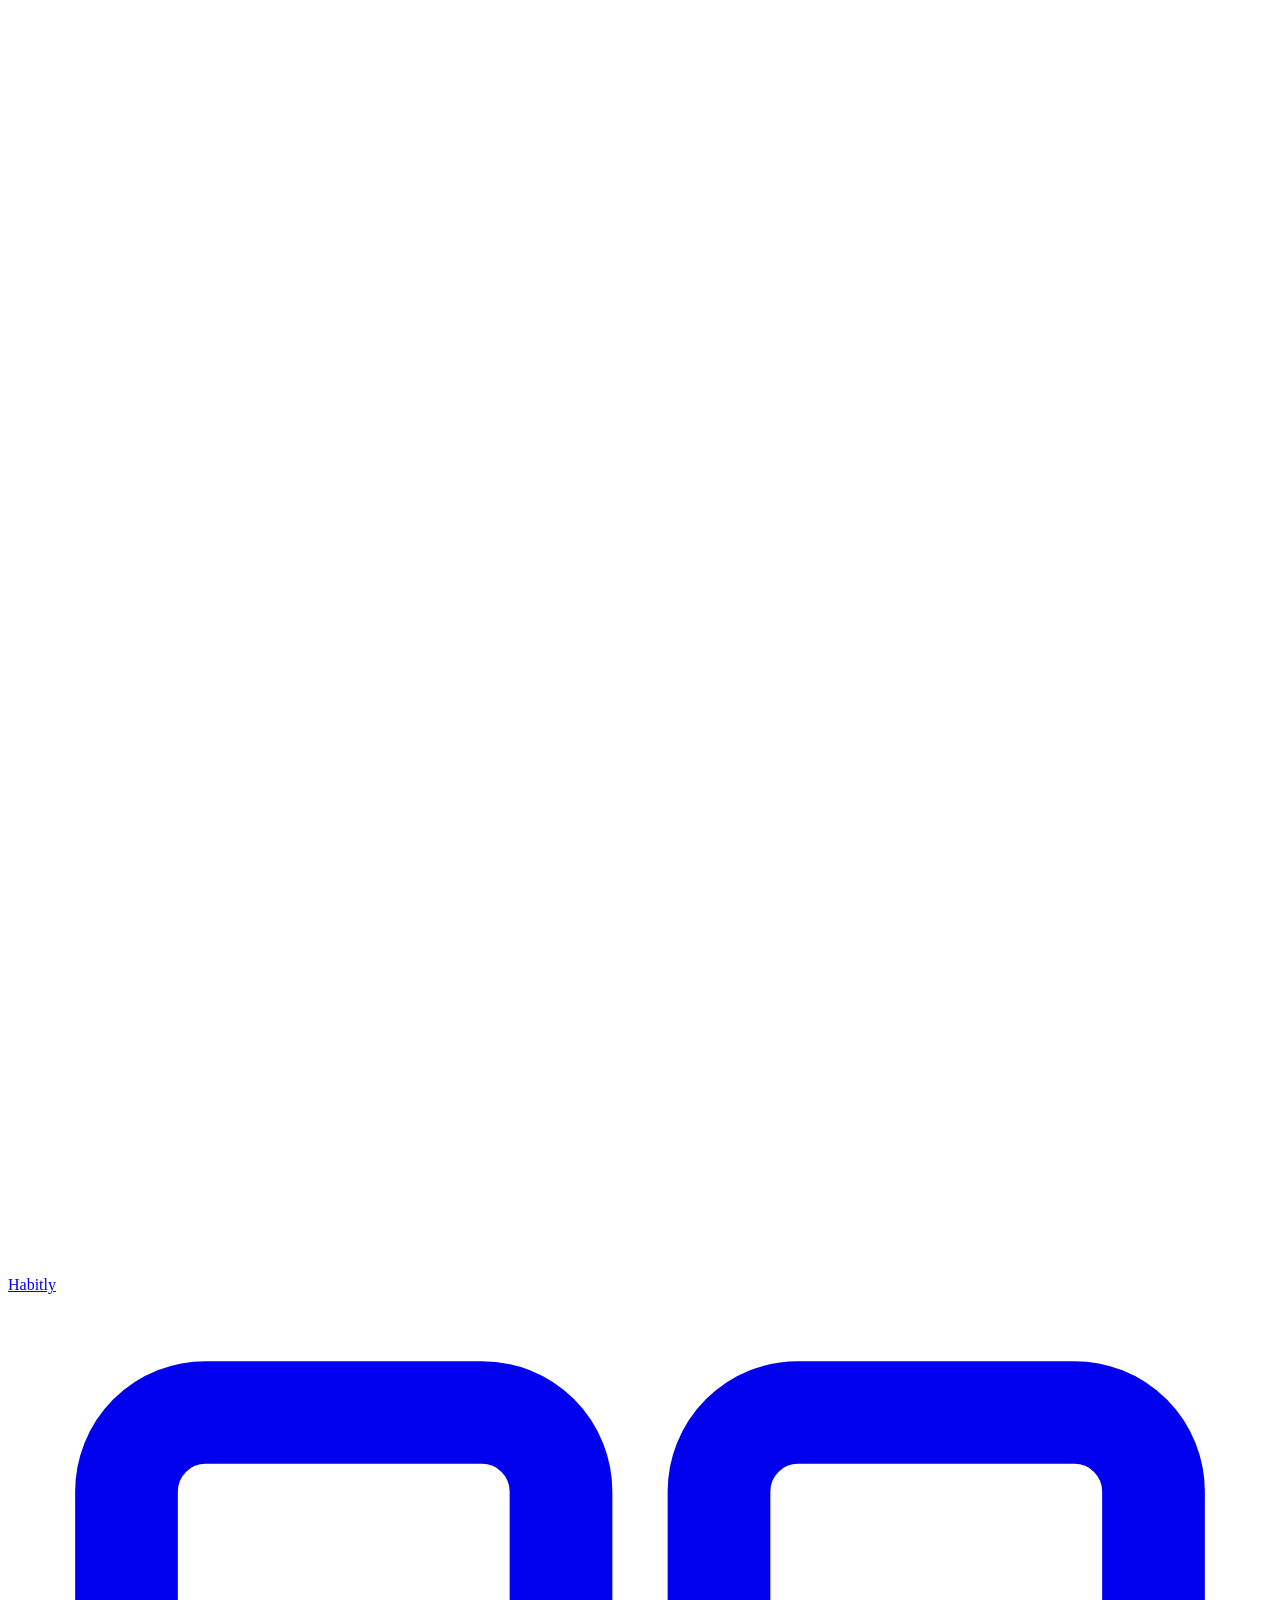
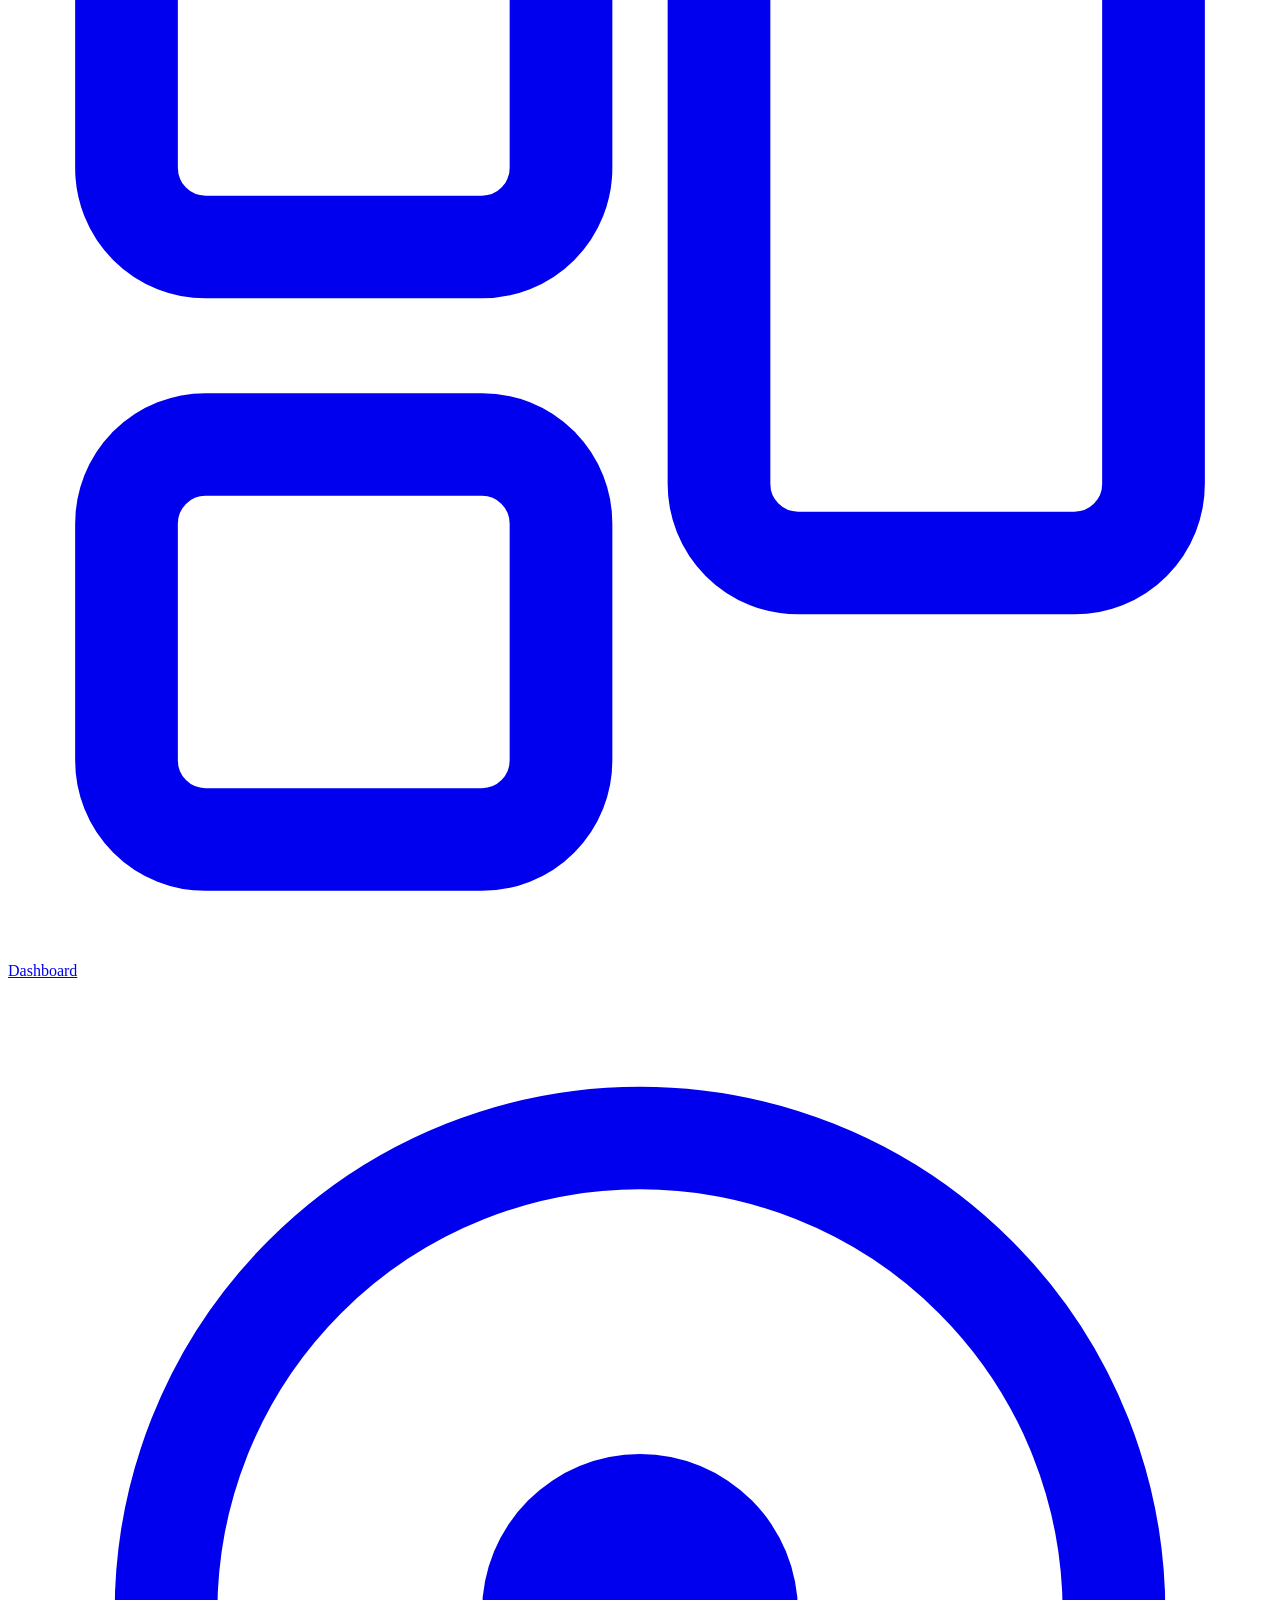
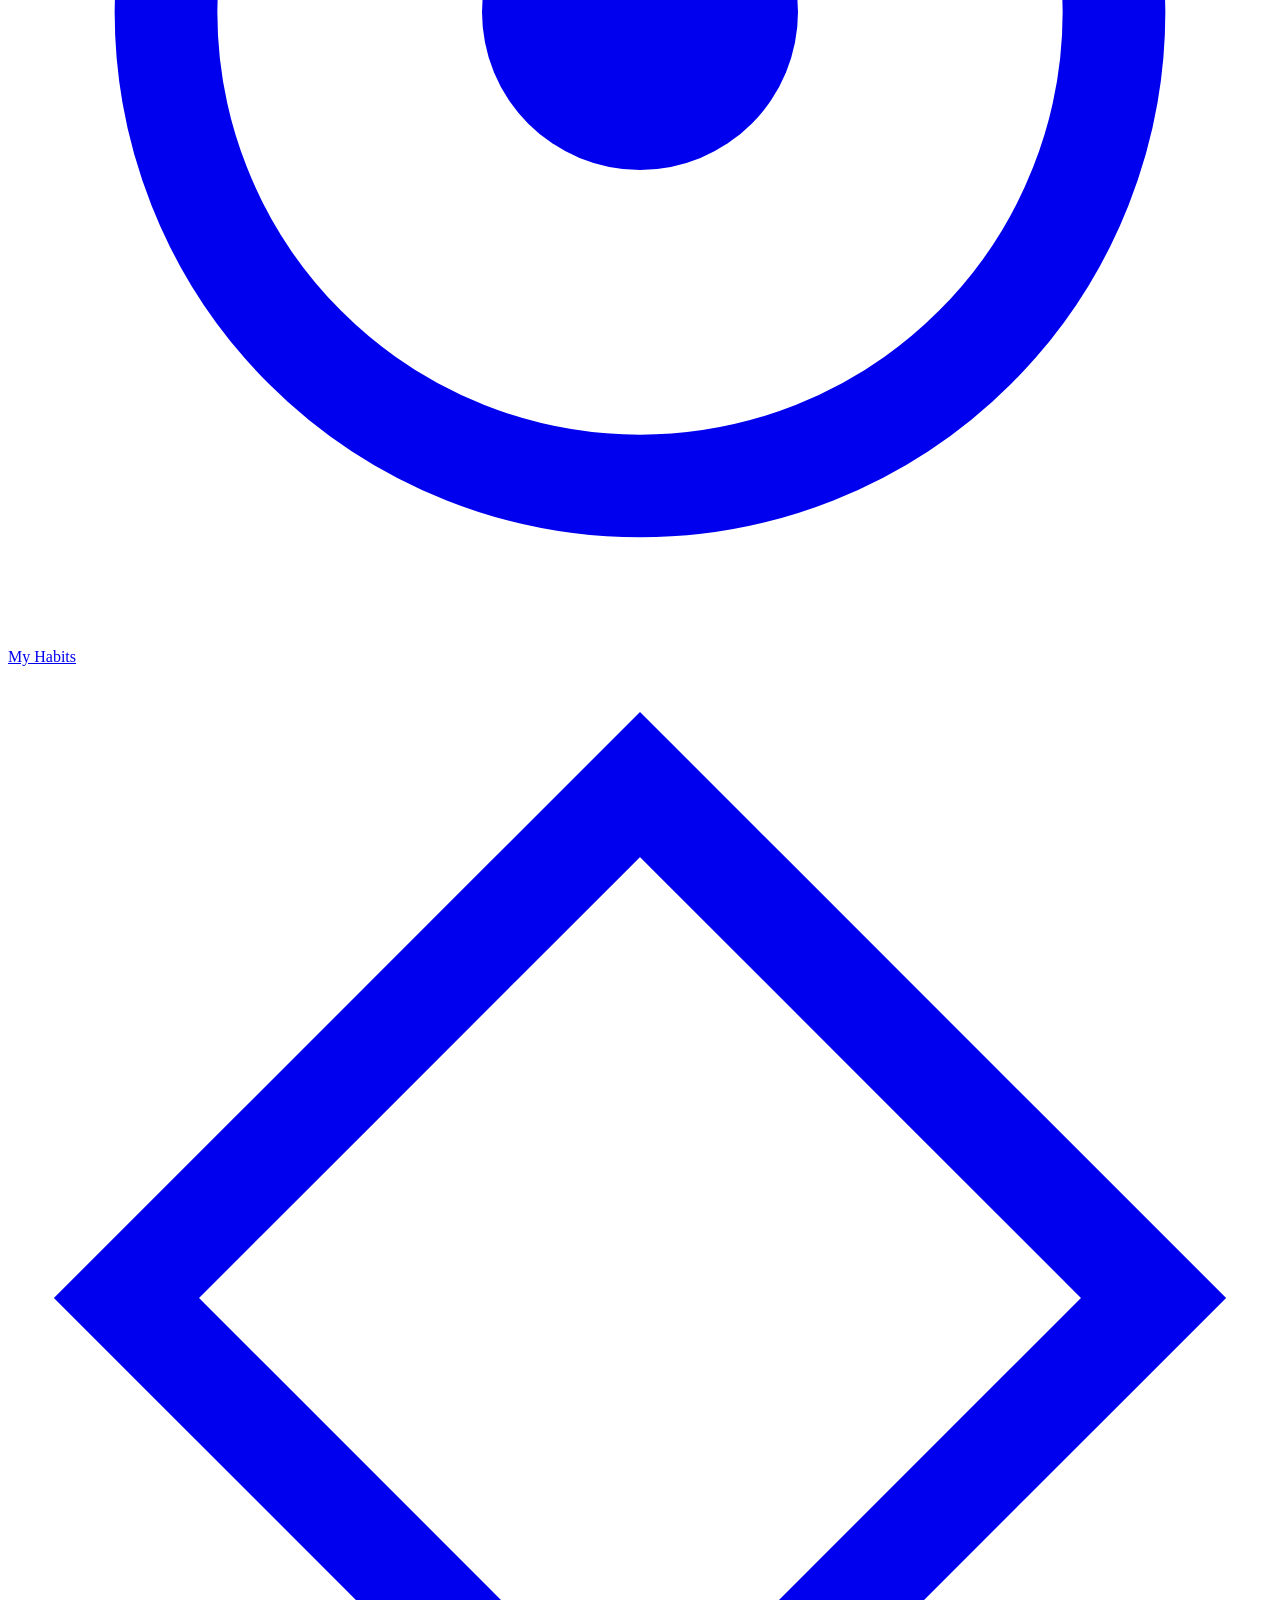
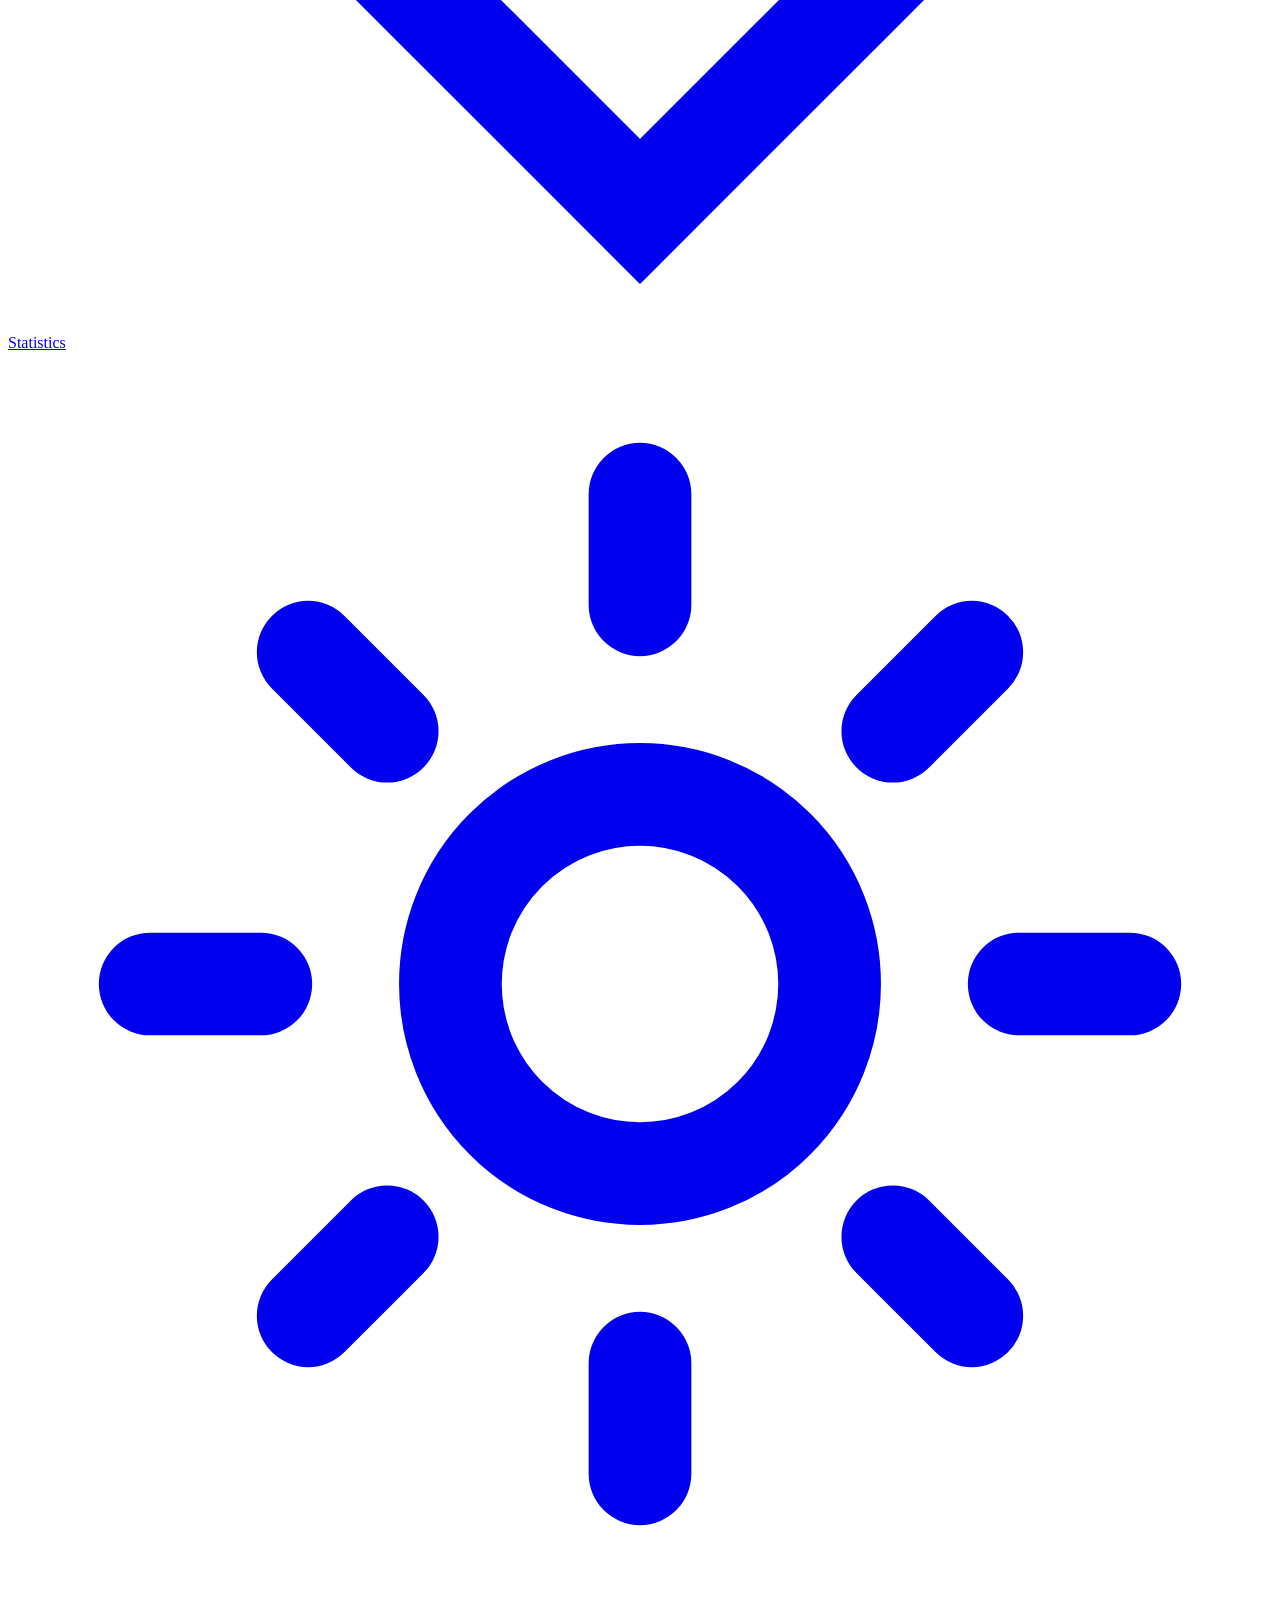
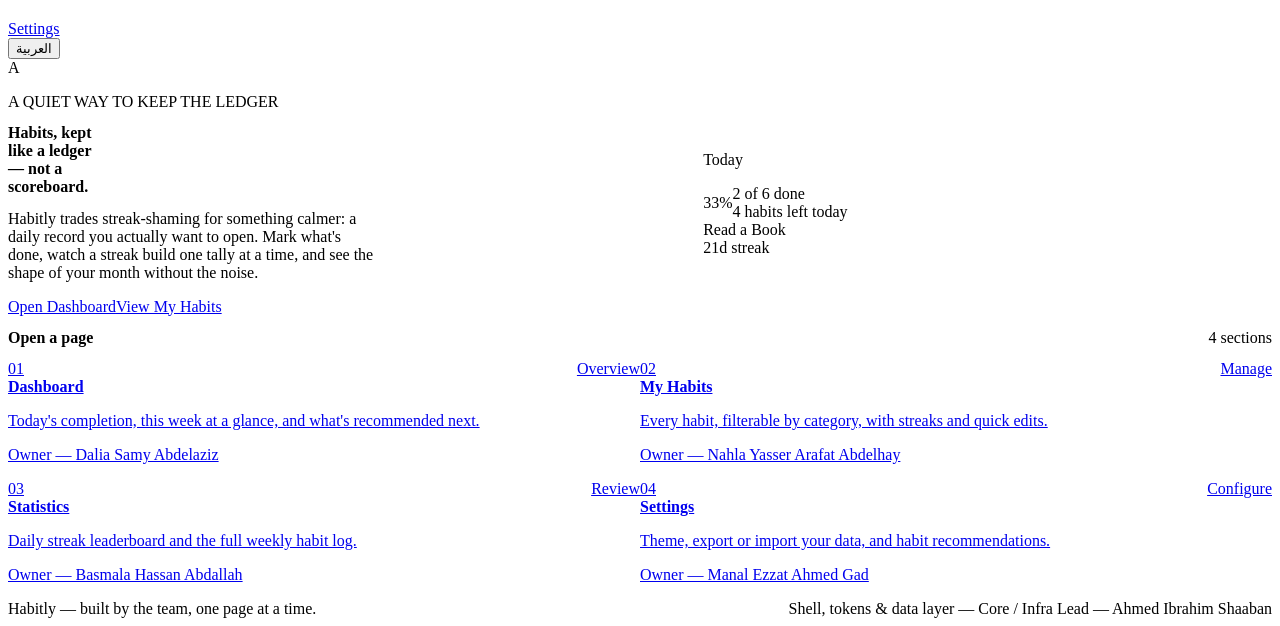
==== index.html @ 67932975 "Add files via upload" ====
<!doctype html>
<html lang="en">
<head>
  <meta charset="UTF-8" />
  <meta name="viewport" content="width=device-width, initial-scale=1.0" />
  <title>Habitly — Keep the ledger.</title>
  <meta name="description" content="Habitly is a quiet, ledger-style way to keep your daily habits." />
  <link rel="icon" href="data:image/svg+xml,%3Csvg xmlns=%27http://www.w3.org/2000/svg%27 viewBox=%270 0 34 34%27%3E%3Ccircle cx=%2717%27 cy=%2717%27 r=%2716%27 fill=%27%231B2420%27/%3E%3Ccircle cx=%2717%27 cy=%2717%27 r=%2711%27 fill=%27%23202B25%27 stroke=%27%23E9CE8F%27 stroke-width=%271.2%27/%3E%3Cpath d=%27M17 22c-3.5 0-5.5-2.5-5.5-6.2 0-.3.2-.5.5-.5 3.9 0 6.7 1.6 7.8 4.2.2.5-.1 1-.6 1.1-.7.2-1.4.3-2.2.4Z%27 fill=%27%237FA65B%27/%3E%3Cpath d=%27M17 22c0-4.8 1.6-8 5-9.4.3-.1.6.1.6.4.4 4.4-1.6 7.7-5.1 9.2-.3.1-.5-.1-.5-.2Z%27 fill=%27%23D6A94B%27/%3E%3C/svg%3E" />
  <link rel="stylesheet" href="styles/tokens.css" />
  <link rel="stylesheet" href="styles/components.css" />
  <style>
    /* Home-page-only styling. Layout rules specific to index.html live here,
       not in tokens.css or components.css — those stay page-agnostic. */
    .hero {
      padding-block: var(--space-8) var(--space-7);
      display: grid;
      grid-template-columns: 1.1fr 0.9fr;
      gap: var(--space-7);
      align-items: center;
    }
    .hero__eyebrow {
      font-family: var(--font-mono);
      font-size: var(--fs-xs);
      letter-spacing: var(--tracking-wider);
      text-transform: uppercase;
      color: var(--color-gold-soft);
      margin-bottom: var(--space-3);
    }
    .hero__title {
      font-size: var(--fs-2xl);
      max-width: 12ch;
    }
    .hero__lede {
      margin-top: var(--space-4);
      max-width: 46ch;
      color: var(--color-text-secondary);
      font-size: var(--fs-md);
      line-height: var(--lh-normal);
    }
    .hero__actions {
      margin-top: var(--space-6);
      display: flex;
      gap: var(--space-3);
      flex-wrap: wrap;
    }
    .hero__panel {
      display: flex;
      flex-direction: column;
      gap: var(--space-4);
    }
    .hero__stat-row {
      display: flex;
      align-items: center;
      gap: var(--space-5);
    }
    .hero__stat-label {
      font-size: var(--fs-sm);
      color: var(--color-text-tertiary);
    }
    .hero__stat-value {
      font-family: var(--font-display);
      font-size: var(--fs-lg);
      color: var(--color-text-primary);
    }

    .menu {
      padding-block: var(--space-6) var(--space-8);
    }
    .menu__heading {
      display: flex;
      align-items: baseline;
      justify-content: space-between;
      margin-bottom: var(--space-5);
    }
    .menu__title {
      font-size: var(--fs-xl);
    }
    .menu__count {
      font-family: var(--font-mono);
      font-size: var(--fs-sm);
      color: var(--color-text-tertiary);
    }
    .menu__grid {
      display: grid;
      grid-template-columns: repeat(2, 1fr);
      gap: var(--space-4);
    }
    .menu-card {
      display: block;
      transition: border-color var(--duration-base) var(--ease-out),
                  transform var(--duration-fast) var(--ease-out);
    }
    .menu-card:hover {
      border-color: var(--color-gold);
      transform: translateY(-2px);
    }
    .menu-card__top {
      display: flex;
      align-items: center;
      justify-content: space-between;
    }
    .menu-card__index {
      font-family: var(--font-mono);
      font-size: var(--fs-xs);
      color: var(--color-text-tertiary);
    }
    .menu-card__title {
      margin-top: var(--space-4);
      font-size: var(--fs-lg);
    }
    .menu-card__desc {
      margin-top: var(--space-2);
      color: var(--color-text-secondary);
      font-size: var(--fs-sm);
      line-height: var(--lh-snug);
    }
    .menu-card__owner {
      margin-top: var(--space-4);
      font-family: var(--font-mono);
      font-size: var(--fs-xs);
      letter-spacing: var(--tracking-wide);
      color: var(--color-text-tertiary);
    }

    @media (max-width: 860px) {
      .hero { grid-template-columns: 1fr; }
      .menu__grid { grid-template-columns: 1fr; }
    }

    /* Arabic reads wider per character — relax the Latin-tuned max-widths */
    html[lang="ar"] .hero__title { max-width: 16ch; }
    html[lang="ar"] .hero__lede { max-width: 52ch; }
  </style>
</head>
<body>

  <!-- ================= Shared header — identical markup on every page ================= -->
  <header class="site-header">
    <div class="container site-header__inner">
      <a href="index.html" class="brand">
        <svg class="brand__mark" viewBox="0 0 34 34" fill="none" xmlns="http://www.w3.org/2000/svg">
          <circle cx="17" cy="17" r="15.5" stroke="var(--color-gold)" stroke-width="1.2" stroke-dasharray="2 3"/>
          <circle cx="17" cy="17" r="11" fill="var(--color-bg-elevated)" stroke="var(--color-gold-soft)" stroke-width="1.2"/>
          <path d="M17 22c-3.5 0-5.5-2.5-5.5-6.2 0-.3.2-.5.5-.5 3.9 0 6.7 1.6 7.8 4.2.2.5-.1 1-.6 1.1-.7.2-1.4.3-2.2.4Z" fill="var(--color-sage)"/>
          <path d="M17 22c0-4.8 1.6-8 5-9.4.3-.1.6.1.6.4.4 4.4-1.6 7.7-5.1 9.2-.3.1-.5-.1-.5-.2Z" fill="var(--color-gold)"/>
        </svg>
        <span class="brand__name">Habitly</span>
      </a>

      <nav class="nav" aria-label="Primary">
        <a href="dashboard.html" class="nav__link">
          <svg class="nav__link-icon" viewBox="0 0 16 16" fill="none"><rect x="1.5" y="1.5" width="5.5" height="5.5" rx="1" stroke="currentColor" stroke-width="1.3"/><rect x="9" y="1.5" width="5.5" height="9.5" rx="1" stroke="currentColor" stroke-width="1.3"/><rect x="1.5" y="9.5" width="5.5" height="5" rx="1" stroke="currentColor" stroke-width="1.3"/></svg>
          <span class="nav__link-label" data-i18n="nav.dashboard">Dashboard</span>
        </a>
        <a href="habits.html" class="nav__link">
          <svg class="nav__link-icon" viewBox="0 0 16 16" fill="none"><circle cx="8" cy="8" r="6" stroke="currentColor" stroke-width="1.3"/><circle cx="8" cy="8" r="2" fill="currentColor"/></svg>
          <span class="nav__link-label" data-i18n="nav.habits">My Habits</span>
        </a>
        <a href="stats.html" class="nav__link">
          <svg class="nav__link-icon" viewBox="0 0 16 16" fill="none"><path d="M8 1.5 14.5 8 8 14.5 1.5 8Z" stroke="currentColor" stroke-width="1.3"/></svg>
          <span class="nav__link-label" data-i18n="nav.stats">Statistics</span>
        </a>
        <a href="settings.html" class="nav__link">
          <svg class="nav__link-icon" viewBox="0 0 16 16" fill="none"><circle cx="8" cy="8" r="2.4" stroke="currentColor" stroke-width="1.3"/><path d="M8 1.8v1.4M8 12.8v1.4M14.2 8h-1.4M3.2 8H1.8M12.2 3.8l-1 1M4.8 11.2l-1 1M12.2 12.2l-1-1M4.8 4.8l-1-1" stroke="currentColor" stroke-width="1.3" stroke-linecap="round"/></svg>
          <span class="nav__link-label" data-i18n="nav.settings">Settings</span>
        </a>
      </nav>

      <div class="header-actions">
        <button type="button" class="lang-toggle" data-i18n="lang.toggle">العربية</button>
        <div class="avatar">A</div>
      </div>
    </div>
  </header>
  <!-- ================= /Shared header ================= -->

  <main class="container">

    <section class="hero">
      <div>
        <p class="hero__eyebrow" data-i18n="hero.eyebrow">A quiet way to keep the ledger</p>
        <h1 class="hero__title" data-i18n="hero.title">Habits, kept like a ledger — not a scoreboard.</h1>
        <p class="hero__lede" data-i18n="hero.lede">
          Habitly trades streak-shaming for something calmer: a daily record you actually
          want to open. Mark what's done, watch a streak build one tally at a time, and
          see the shape of your month without the noise.
        </p>
        <div class="hero__actions">
          <a href="dashboard.html" class="btn btn--primary" data-i18n="hero.cta.primary">Open Dashboard</a>
          <a href="habits.html" class="btn btn--ghost" data-i18n="hero.cta.secondary">View My Habits</a>
        </div>
      </div>

      <div class="card card--elevated hero__panel">
        <p class="card__eyebrow" data-i18n="hero.panel.eyebrow">Today</p>
        <div class="hero__stat-row">
          <div class="seal" style="--pct: 33; --seal-color: var(--color-sage);">
            <div class="seal__inner">33%</div>
          </div>
          <div>
            <div class="hero__stat-value" data-i18n="hero.panel.done">2 of 6 done</div>
            <div class="hero__stat-label" data-i18n="hero.panel.left">4 habits left today</div>
          </div>
        </div>
        <div class="ledger-row" style="padding-block: var(--space-3);">
          <div class="ledger-row__icon" style="--icon-bg: rgba(155,111,151,0.14); --icon-color: var(--cat-mind);">
            <span class="cat-dot" style="--dot-color: var(--cat-mind);"></span>
          </div>
          <div class="ledger-row__body">
            <div class="ledger-row__title" data-i18n="hero.sample.name">Read a Book</div>
            <div class="ledger-row__meta">
              <span class="tally">
                <span class="tally__group">
                  <span class="tally__mark is-filled" style="--mark-color: var(--cat-mind);"></span>
                  <span class="tally__mark is-filled" style="--mark-color: var(--cat-mind);"></span>
                  <span class="tally__mark is-filled" style="--mark-color: var(--cat-mind);"></span>
                  <span class="tally__mark is-filled" style="--mark-color: var(--cat-mind);"></span>
                  <span class="tally__mark is-filled" style="--mark-color: var(--cat-mind);"></span>
                </span>
              </span>
              <span data-i18n="hero.sample.streak">21d streak</span>
            </div>
          </div>
          <div class="check-ring" style="--ring-color: var(--cat-mind);"></div>
        </div>
      </div>
    </section>

    <section class="menu">
      <div class="menu__heading">
        <h2 class="menu__title" data-i18n="menu.title">Open a page</h2>
        <span class="menu__count" data-i18n="menu.count">4 sections</span>
      </div>
      <div class="menu__grid">
        <a href="dashboard.html" class="card menu-card">
          <div class="menu-card__top">
            <span class="menu-card__index">01</span>
            <span class="pill" data-i18n="menu.card1.tag">Overview</span>
          </div>
          <h3 class="menu-card__title" data-i18n="menu.card1.title">Dashboard</h3>
          <p class="menu-card__desc" data-i18n="menu.card1.desc">Today's completion, this week at a glance, and what's recommended next.</p>
          <p class="menu-card__owner" data-i18n="menu.owner" data-i18n-vars="name:Dalia Samy Abdelaziz">Owner — Dalia Samy Abdelaziz</p>
        </a>
        <a href="habits.html" class="card menu-card">
          <div class="menu-card__top">
            <span class="menu-card__index">02</span>
            <span class="pill" data-i18n="menu.card2.tag">Manage</span>
          </div>
          <h3 class="menu-card__title" data-i18n="menu.card2.title">My Habits</h3>
          <p class="menu-card__desc" data-i18n="menu.card2.desc">Every habit, filterable by category, with streaks and quick edits.</p>
          <p class="menu-card__owner" data-i18n="menu.owner" data-i18n-vars="name:Nahla Yasser Arafat Abdelhay">Owner — Nahla Yasser Arafat Abdelhay</p>
        </a>
        <a href="stats.html" class="card menu-card">
          <div class="menu-card__top">
            <span class="menu-card__index">03</span>
            <span class="pill" data-i18n="menu.card3.tag">Review</span>
          </div>
          <h3 class="menu-card__title" data-i18n="menu.card3.title">Statistics</h3>
          <p class="menu-card__desc" data-i18n="menu.card3.desc">Daily streak leaderboard and the full weekly habit log.</p>
          <p class="menu-card__owner" data-i18n="menu.owner" data-i18n-vars="name:Basmala Hassan Abdallah">Owner — Basmala Hassan Abdallah</p>
        </a>
        <a href="settings.html" class="card menu-card">
          <div class="menu-card__top">
            <span class="menu-card__index">04</span>
            <span class="pill" data-i18n="menu.card4.tag">Configure</span>
          </div>
          <h3 class="menu-card__title" data-i18n="menu.card4.title">Settings</h3>
          <p class="menu-card__desc" data-i18n="menu.card4.desc">Theme, export or import your data, and habit recommendations.</p>
          <p class="menu-card__owner" data-i18n="menu.owner" data-i18n-vars="name:Manal Ezzat Ahmed Gad">Owner — Manal Ezzat Ahmed Gad</p>
        </a>
      </div>
    </section>

  </main>

  <footer class="site-footer">
    <div class="container" style="display:flex; align-items:center; justify-content:space-between; width:100%; flex-wrap:wrap; gap:var(--space-4);">
      <span data-i18n="footer.tagline">Habitly — built by the team, one page at a time.</span>
      <span data-i18n="footer.credit" data-i18n-vars="coreLead:Ahmed Ibrahim Shaaban">Shell, tokens &amp; data layer — Core / Infra Lead — Ahmed Ibrahim Shaaban</span>
    </div>
  </footer>

  <script src="js/data.js"></script>
  <script src="js/router.js"></script>
  <script src="js/i18n.js"></script>
</body>
</html>
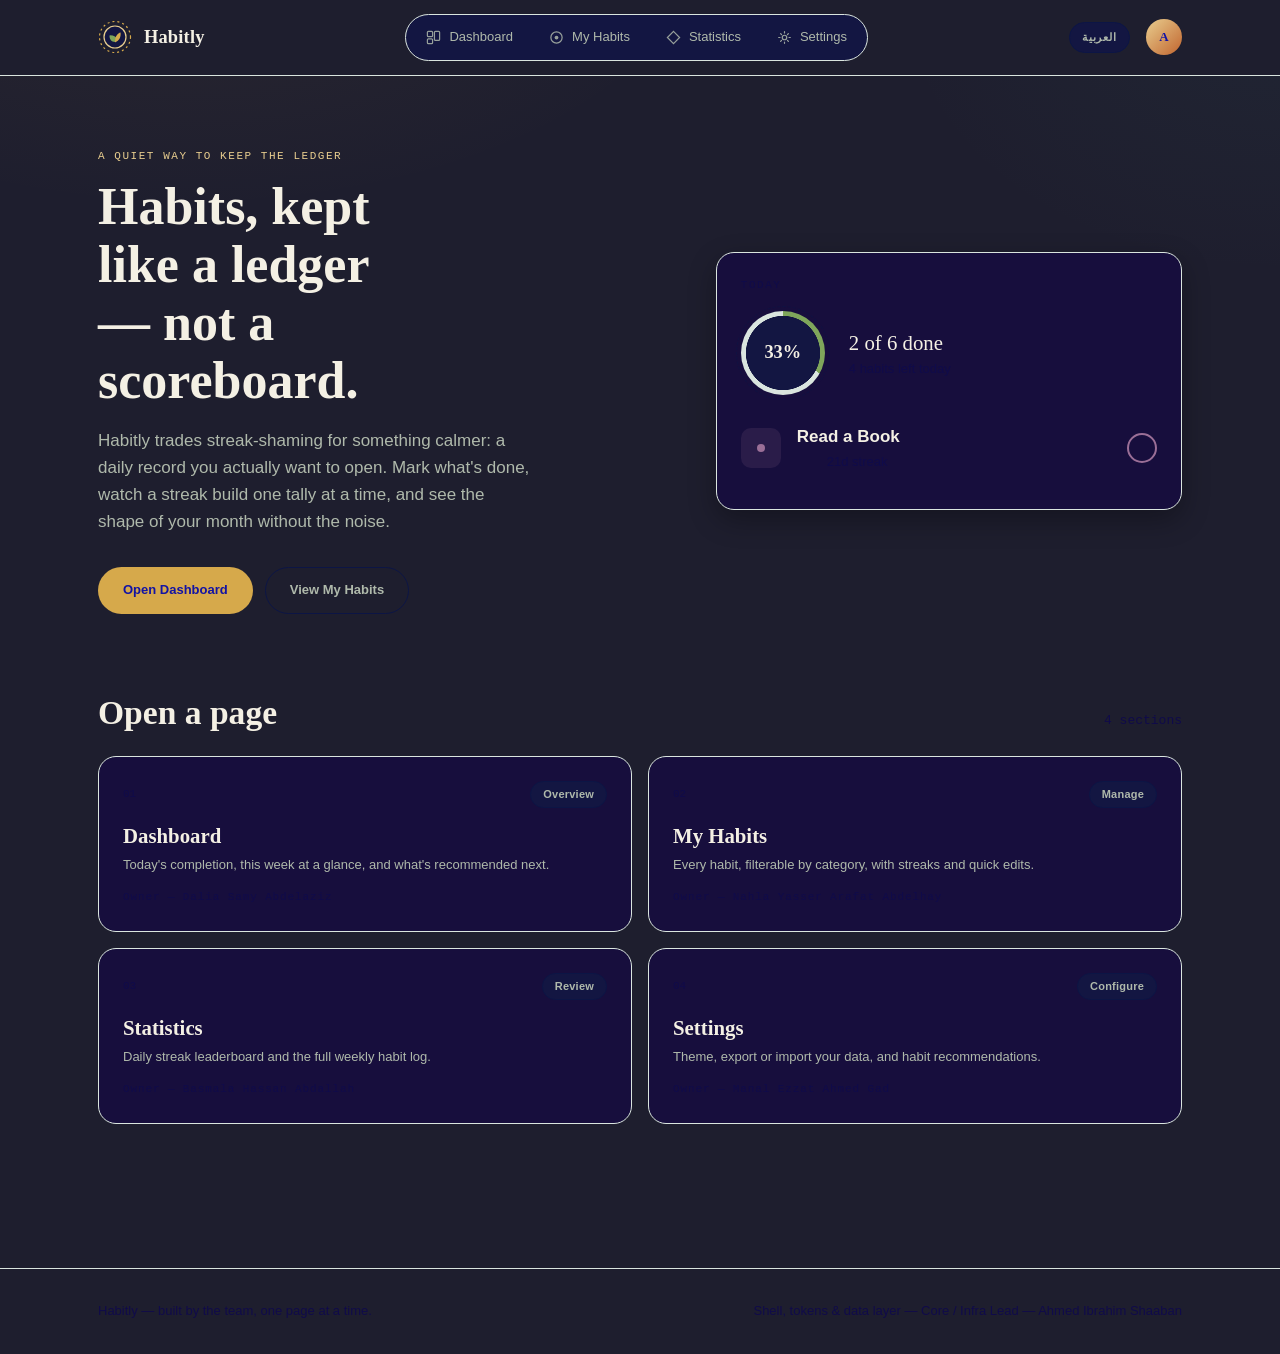
==== commit 59327786: "Update stylesheet and script links in index.html" ====
--- a/index.html
+++ b/index.html
@@ -6,8 +6,8 @@
   <title>Habitly — Keep the ledger.</title>
   <meta name="description" content="Habitly is a quiet, ledger-style way to keep your daily habits." />
   <link rel="icon" href="data:image/svg+xml,%3Csvg xmlns=%27http://www.w3.org/2000/svg%27 viewBox=%270 0 34 34%27%3E%3Ccircle cx=%2717%27 cy=%2717%27 r=%2716%27 fill=%27%231B2420%27/%3E%3Ccircle cx=%2717%27 cy=%2717%27 r=%2711%27 fill=%27%23202B25%27 stroke=%27%23E9CE8F%27 stroke-width=%271.2%27/%3E%3Cpath d=%27M17 22c-3.5 0-5.5-2.5-5.5-6.2 0-.3.2-.5.5-.5 3.9 0 6.7 1.6 7.8 4.2.2.5-.1 1-.6 1.1-.7.2-1.4.3-2.2.4Z%27 fill=%27%237FA65B%27/%3E%3Cpath d=%27M17 22c0-4.8 1.6-8 5-9.4.3-.1.6.1.6.4.4 4.4-1.6 7.7-5.1 9.2-.3.1-.5-.1-.5-.2Z%27 fill=%27%23D6A94B%27/%3E%3C/svg%3E" />
-  <link rel="stylesheet" href="styles/tokens.css" />
-  <link rel="stylesheet" href="styles/components.css" />
+  <link rel="stylesheet" href="tokens.css" />
+  <link rel="stylesheet" href="components.css" />
   <style>
     /* Home-page-only styling. Layout rules specific to index.html live here,
        not in tokens.css or components.css — those stay page-agnostic. */
@@ -280,8 +280,8 @@
     </div>
   </footer>
 
-  <script src="js/data.js"></script>
-  <script src="js/router.js"></script>
-  <script src="js/i18n.js"></script>
+  <script src="data.js"></script>
+  <script src="router.js"></script>
+  <script src="i18n.js"></script>
 </body>
 </html>
--- a/tokens.css
+++ b/tokens.css
@@ -0,0 +1,201 @@
+/* ==========================================================================
+   Habitly — Design Tokens
+   Owner: Core / Infra Lead — Ahmed Ibrahim Shaaban
+   -----------------------------------------------------------------------
+   Every color, space, radius, and type value used anywhere in the app
+   should trace back to a variable defined here. No hardcoded hex values,
+   px sizes, or font names in page-level stylesheets — pull from these.
+   ========================================================================== */
+
+@import url('https://fonts.googleapis.com/css2?family=Fraunces:opsz,wght@9..144,400;9..144,500;9..144,600;9..144,700&family=Inter:wght@400;500;600;700&family=IBM+Plex+Mono:wght@400;500&family=Markazi+Text:wght@500;600;700&family=Tajawal:wght@400;500;700&display=swap');
+
+:root {
+  /* ---------- Color / Surface ---------- */
+  --color-bg:  rgb(30, 30, 46);
+  --color-bg-elevated: #131642;
+  --color-surface: #170e3d;
+  --color-surface-hover: #0e5930;
+  --color-border: #0c1545;
+  --color-border-subtle: #dae5df;
+
+  /* ---------- Color / Text ---------- */
+  --color-text-primary: #F4F0E4;
+  --color-text-secondary: #AFB9AB;
+  --color-text-tertiary: #100b4a;
+  --color-text-inverse: #1313a4;
+
+  /* ---------- Color / Accent ---------- */
+  --color-gold: #D6A94B;
+  --color-gold-soft: #E9CE8F;
+  --color-rust: #C1652F;
+  --color-sage: #7FA65B;
+  --color-teal: #4C9A8B;
+  --color-plum: #9B6F97;
+
+  /* ---------- Color / Semantic ---------- */
+  --color-success: var(--color-sage);
+  --color-warning: var(--color-gold);
+  --color-danger: var(--color-rust);
+  --color-info: var(--color-teal);
+
+  /* ---------- Color / Category map ----------
+     Used consistently across Dashboard, My Habits, and Statistics
+     so a category reads the same color everywhere in the app. */
+  --cat-mind: var(--color-plum);
+  --cat-body: var(--color-sage);
+  --cat-health: var(--color-teal);
+  --cat-wellness: var(--color-rust);
+
+  /* ---------- Typography ---------- */
+  --font-display: 'Fraunces', 'Iowan Old Style', Georgia, serif;
+  --font-body: 'Inter', -apple-system, BlinkMacSystemFont, 'Segoe UI', sans-serif;
+  --font-mono: 'IBM Plex Mono', 'SFMono-Regular', Menlo, monospace;
+
+  /* Arabic companions — swapped in under html[lang="ar"] below */
+  --font-display-ar: 'Markazi Text', 'Traditional Arabic', serif;
+  --font-body-ar: 'Tajawal', 'Segoe UI', sans-serif;
+
+  --fs-2xl: clamp(2.25rem, 1.7rem + 2.2vw, 3.25rem);
+  --fs-xl: clamp(1.6rem, 1.35rem + 1vw, 2.1rem);
+  --fs-lg: 1.3rem;
+  --fs-md: 1.0625rem;
+  --fs-base: 0.9375rem;
+  --fs-sm: 0.8125rem;
+  --fs-xs: 0.6875rem;
+
+  --lh-tight: 1.12;
+  --lh-snug: 1.35;
+  --lh-normal: 1.6;
+
+  --tracking-wide: 0.08em;
+  --tracking-wider: 0.14em;
+
+  /* ---------- Spacing (4px base unit) ---------- */
+  --space-1: 0.25rem;
+  --space-2: 0.5rem;
+  --space-3: 0.75rem;
+  --space-4: 1rem;
+  --space-5: 1.5rem;
+  --space-6: 2rem;
+  --space-7: 3rem;
+  --space-8: 4.5rem;
+
+  /* ---------- Radius ---------- */
+  --radius-sm: 6px;
+  --radius-md: 10px;
+  --radius-lg: 18px;
+  --radius-full: 999px;
+
+  /* ---------- Shadow ---------- */
+  --shadow-sm: 0 1px 2px rgba(0, 0, 0, 0.24);
+  --shadow-md: 0 10px 28px rgba(0, 0, 0, 0.3);
+  --shadow-focus: 0 0 0 3px rgba(214, 169, 75, 0.35);
+
+  /* ---------- Motion ---------- */
+  --ease-out: cubic-bezier(0.16, 1, 0.3, 1);
+  --duration-fast: 120ms;
+  --duration-base: 220ms;
+
+  /* ---------- Layout ---------- */
+  --container-max: 1180px;
+  --header-height: 76px;
+  --gutter: clamp(1.25rem, 4vw, 3rem);
+}
+
+/* ---------- Base reset ---------- */
+*,
+*::before,
+*::after {
+  box-sizing: border-box;
+}
+
+html {
+  color-scheme: dark;
+  -webkit-text-size-adjust: 100%;
+}
+
+body {
+  margin: 0;
+  background: var(--color-bg);
+  background-image:
+    radial-gradient(ellipse 900px 500px at 15% -10%, rgba(214, 169, 75, 0.07), transparent 60%),
+    radial-gradient(ellipse 700px 500px at 100% 0%, rgba(76, 154, 139, 0.06), transparent 55%);
+  background-attachment: fixed;
+  color: var(--color-text-primary);
+  font-family: var(--font-body);
+  font-size: var(--fs-base);
+  line-height: var(--lh-normal);
+  -webkit-font-smoothing: antialiased;
+}
+
+h1, h2, h3, h4 {
+  font-family: var(--font-display);
+  line-height: var(--lh-tight);
+  margin: 0;
+  font-weight: 600;
+}
+
+/* Arabic mode — swap the type system, everything else (spacing, color,
+   layout) stays identical since components already use logical CSS
+   properties (margin-inline, padding-inline-end, etc). */
+html[lang="ar"] {
+  --font-display: var(--font-display-ar);
+  --font-body: var(--font-body-ar);
+}
+html[lang="ar"] body {
+  font-size: calc(var(--fs-base) + 0.0625rem); /* Arabic script reads a touch small at the same px size */
+}
+html[lang="ar"] h1, html[lang="ar"] h2, html[lang="ar"] h3, html[lang="ar"] h4 {
+  font-weight: 700;
+  line-height: var(--lh-snug);
+}
+html[lang="ar"] .hero__eyebrow,
+html[lang="ar"] .card__eyebrow,
+html[lang="ar"] .menu-card__owner,
+html[lang="ar"] .placeholder-page__owner {
+  font-family: var(--font-body-ar);
+  letter-spacing: 0;
+}
+
+p { margin: 0; }
+
+a { color: inherit; text-decoration: none; }
+
+ul, ol { margin: 0; padding: 0; list-style: none; }
+
+button, input, select {
+  font-family: inherit;
+  color: inherit;
+}
+
+/* Visible keyboard focus everywhere — never remove outline without replacing it */
+:focus-visible {
+  outline: none;
+  box-shadow: var(--shadow-focus);
+  border-radius: var(--radius-sm);
+}
+
+@media (prefers-reduced-motion: reduce) {
+  *, *::before, *::after {
+    animation-duration: 0.01ms !important;
+    transition-duration: 0.01ms !important;
+  }
+}
+
+.container {
+  max-width: var(--container-max);
+  margin-inline: auto;
+  padding-inline: var(--gutter);
+}
+
+/* Page fade-in, driven by router.js adding .is-page-ready to <html> */
+body {
+  opacity: 0;
+}
+html.is-page-ready body {
+  opacity: 1;
+  transition: opacity var(--duration-base) var(--ease-out);
+}
+@media (prefers-reduced-motion: reduce) {
+  body { opacity: 1; transition: none; }
+}
--- a/components.css
+++ b/components.css
@@ -0,0 +1,416 @@
+/* ==========================================================================
+   Habitly — Shared Components
+   Owner: Core / Infra Lead — Ahmed Ibrahim Shaaban
+   -----------------------------------------------------------------------
+   Building blocks every page pulls from: nav, buttons, cards, pills,
+   the progress ring, and the tally streak mark. Page-level CSS should
+   compose these, not redefine them.
+   ========================================================================== */
+
+/* ---------- Site header / nav ---------- */
+.site-header {
+  position: sticky;
+  top: 0;
+  z-index: 40;
+  height: var(--header-height);
+  display: flex;
+  align-items: center;
+  background: rgb(30, 30, 46);
+  backdrop-filter: blur(10px);
+  border-bottom: 1px solid var(--color-border-subtle);
+}
+
+.site-header__inner {
+  width: 100%;
+  display: flex;
+  align-items: center;
+  justify-content: space-between;
+  gap: var(--space-6);
+}
+
+.brand {
+  display: flex;
+  align-items: center;
+  gap: var(--space-3);
+}
+
+.brand__mark {
+  width: 34px;
+  height: 34px;
+  flex-shrink: 0;
+}
+
+.brand__name {
+  font-family: var(--font-display);
+  font-size: 1.15rem;
+  font-weight: 600;
+  letter-spacing: 0.01em;
+}
+
+.nav {
+  display: flex;
+  align-items: center;
+  gap: var(--space-1);
+  background: var(--color-bg-elevated);
+  border: 1px solid var(--color-border-subtle);
+  border-radius: var(--radius-full);
+  padding: var(--space-1);
+}
+
+.nav__link {
+  display: flex;
+  align-items: center;
+  gap: var(--space-2);
+  padding: var(--space-2) var(--space-4);
+  border-radius: var(--radius-full);
+  font-size: var(--fs-sm);
+  font-weight: 500;
+  color: var(--color-text-secondary);
+  transition: background var(--duration-base) var(--ease-out), color var(--duration-base) var(--ease-out);
+  white-space: nowrap;
+}
+
+.nav__link:hover {
+  color: var(--color-text-primary);
+}
+
+.nav__link.is-active {
+  background: var(--color-surface);
+  color: var(--color-gold-soft);
+  box-shadow: inset 0 0 0 1px var(--color-border);
+}
+
+.nav__link-icon {
+  width: 15px;
+  height: 15px;
+  opacity: 0.85;
+}
+
+.header-actions {
+  display: flex;
+  align-items: center;
+  gap: var(--space-4);
+}
+
+/* ---------- Language toggle ---------- */
+.lang-toggle {
+  display: inline-flex;
+  align-items: center;
+  justify-content: center;
+  min-width: 46px;
+  padding: var(--space-2) var(--space-3);
+  border-radius: var(--radius-full);
+  border: 1px solid var(--color-border);
+  background: var(--color-bg-elevated);
+  color: var(--color-text-secondary);
+  font-family: var(--font-mono);
+  font-size: var(--fs-xs);
+  font-weight: 600;
+  letter-spacing: var(--tracking-wide);
+  cursor: pointer;
+  transition: border-color var(--duration-base) var(--ease-out),
+              color var(--duration-base) var(--ease-out);
+}
+.lang-toggle:hover {
+  border-color: var(--color-gold);
+  color: var(--color-gold-soft);
+}
+html[lang="ar"] .lang-toggle {
+  font-family: var(--font-body);
+}
+
+.avatar {
+  width: 36px;
+  height: 36px;
+  border-radius: var(--radius-full);
+  display: flex;
+  align-items: center;
+  justify-content: center;
+  font-family: var(--font-display);
+  font-weight: 600;
+  font-size: var(--fs-sm);
+  color: var(--color-text-inverse);
+  background: linear-gradient(135deg, var(--color-gold-soft), var(--color-rust));
+}
+
+/* Mobile nav collapses to icon-only pills; labels hide under 720px */
+@media (max-width: 720px) {
+  .nav__link-label { display: none; }
+  .nav__link { padding: var(--space-2) var(--space-3); }
+}
+
+/* ---------- Buttons ---------- */
+.btn {
+  display: inline-flex;
+  align-items: center;
+  justify-content: center;
+  gap: var(--space-2);
+  padding: var(--space-3) var(--space-5);
+  border-radius: var(--radius-full);
+  font-size: var(--fs-sm);
+  font-weight: 600;
+  border: 1px solid transparent;
+  cursor: pointer;
+  transition: transform var(--duration-fast) var(--ease-out),
+              background var(--duration-base) var(--ease-out),
+              border-color var(--duration-base) var(--ease-out);
+}
+
+.btn:active { transform: scale(0.97); }
+
+.btn--primary {
+  background: var(--color-gold);
+  color: var(--color-text-inverse);
+}
+.btn--primary:hover { background: var(--color-gold-soft); }
+
+.btn--ghost {
+  background: transparent;
+  border-color: var(--color-border);
+  color: var(--color-text-secondary);
+}
+.btn--ghost:hover {
+  border-color: var(--color-gold);
+  color: var(--color-text-primary);
+}
+
+/* ---------- Card ---------- */
+.card {
+  background: var(--color-surface);
+  border: 1px solid var(--color-border-subtle);
+  border-radius: var(--radius-lg);
+  padding: var(--space-5);
+}
+
+.card--elevated {
+  box-shadow: var(--shadow-md);
+}
+
+.card__eyebrow {
+  font-family: var(--font-mono);
+  font-size: var(--fs-xs);
+  letter-spacing: var(--tracking-wider);
+  text-transform: uppercase;
+  color: var(--color-text-tertiary);
+}
+
+/* ---------- Pill / Badge ---------- */
+.pill {
+  display: inline-flex;
+  align-items: center;
+  padding: var(--space-1) var(--space-3);
+  border-radius: var(--radius-full);
+  font-size: var(--fs-xs);
+  font-weight: 600;
+  letter-spacing: 0.02em;
+  border: 1px solid var(--color-border);
+  color: var(--color-text-secondary);
+  background: var(--color-bg-elevated);
+}
+
+.pill--active {
+  background: rgba(214, 169, 75, 0.14);
+  border-color: var(--color-gold);
+  color: var(--color-gold-soft);
+}
+
+.badge {
+  display: inline-flex;
+  align-items: center;
+  padding: 3px var(--space-2);
+  border-radius: var(--radius-sm);
+  font-family: var(--font-mono);
+  font-size: var(--fs-xs);
+  font-weight: 500;
+  background: var(--color-bg-elevated);
+  color: var(--color-text-secondary);
+  border: 1px solid var(--color-border-subtle);
+}
+
+/* Category dot — pairs with --cat-* tokens, e.g. style="--dot-color: var(--cat-mind)" */
+.cat-dot {
+  width: 8px;
+  height: 8px;
+  border-radius: 50%;
+  background: var(--dot-color, var(--color-text-tertiary));
+  display: inline-block;
+}
+
+/* ---------- Progress ring (signature element) ----------
+   A stamped "wax seal" ring: conic-gradient arc + dotted outer rim.
+   Usage: <div class="seal" style="--pct: 62; --seal-color: var(--color-gold)">
+            <div class="seal__inner">62%</div>
+          </div> */
+.seal {
+  --pct: 0;
+  --seal-color: var(--color-gold);
+  position: relative;
+  width: 84px;
+  height: 84px;
+  border-radius: 50%;
+  display: flex;
+  align-items: center;
+  justify-content: center;
+  background:
+    radial-gradient(circle, var(--color-bg-elevated) 0 62%, transparent 63%),
+    conic-gradient(var(--seal-color) calc(var(--pct) * 1%), var(--color-border-subtle) 0);
+}
+
+.seal::before {
+  content: '';
+  position: absolute;
+  inset: -5px;
+  border-radius: 50%;
+  border: 1px dashed var(--color-border);
+  opacity: 0.6;
+}
+
+.seal__inner {
+  font-family: var(--font-display);
+  font-weight: 600;
+  font-size: 1.15rem;
+  color: var(--color-text-primary);
+}
+
+/* ---------- Tally streak ----------
+   Days render as ledger tally marks, grouped in 5s like a hand-kept
+   streak count. Filled marks use the habit's category/accent color. */
+.tally {
+  display: flex;
+  align-items: flex-end;
+  gap: 3px;
+  height: 14px;
+}
+
+.tally__mark {
+  width: 2px;
+  height: 100%;
+  background: var(--color-border);
+  border-radius: 1px;
+}
+
+.tally__mark.is-filled {
+  background: var(--mark-color, var(--color-gold));
+}
+
+.tally__group {
+  display: flex;
+  gap: 3px;
+  padding-inline-end: 5px;
+  border-inline-end: 1px solid var(--color-border-subtle);
+}
+
+.tally__group:last-child {
+  border-inline-end: none;
+  padding-inline-end: 0;
+}
+
+/* ---------- Ledger row ----------
+   A single-line list row with a hairline rule, used for habit lists,
+   log tables, and settings rows across pages. */
+.ledger-row {
+  display: flex;
+  align-items: center;
+  gap: var(--space-4);
+  padding-block: var(--space-4);
+  border-bottom: 1px solid var(--color-border-subtle);
+}
+
+.ledger-row:last-child { border-bottom: none; }
+
+.ledger-row__icon {
+  width: 40px;
+  height: 40px;
+  border-radius: var(--radius-md);
+  display: flex;
+  align-items: center;
+  justify-content: center;
+  flex-shrink: 0;
+  background: var(--icon-bg, var(--color-bg-elevated));
+  color: var(--icon-color, var(--color-text-primary));
+}
+
+.ledger-row__body { flex: 1; min-width: 0; }
+
+.ledger-row__title {
+  font-weight: 600;
+  font-size: var(--fs-md);
+}
+
+.ledger-row__meta {
+  margin-top: 2px;
+  font-size: var(--fs-sm);
+  color: var(--color-text-tertiary);
+  display: flex;
+  align-items: center;
+  gap: var(--space-2);
+}
+
+/* ---------- Checkbox ring ---------- */
+.check-ring {
+  width: 30px;
+  height: 30px;
+  border-radius: 50%;
+  border: 2px solid var(--ring-color, var(--color-border));
+  background: transparent;
+  cursor: pointer;
+  flex-shrink: 0;
+  transition: background var(--duration-base) var(--ease-out);
+}
+
+.check-ring.is-done {
+  background: var(--color-sage);
+  border-color: var(--color-sage);
+  position: relative;
+}
+
+.check-ring.is-done::after {
+  content: '';
+  position: absolute;
+  inset: 0;
+  margin: auto;
+  width: 7px;
+  height: 12px;
+  border-right: 2px solid var(--color-text-inverse);
+  border-bottom: 2px solid var(--color-text-inverse);
+  transform: translateY(-2px) rotate(45deg);
+}
+
+/* ---------- Empty / placeholder state ----------
+   Shared shell for pages that are still under construction by another
+   team member — keeps the app looking finished while work is in flight. */
+.placeholder-page {
+  display: flex;
+  flex-direction: column;
+  align-items: center;
+  justify-content: center;
+  text-align: center;
+  gap: var(--space-3);
+  min-height: 46vh;
+  border: 1px dashed var(--color-border);
+  border-radius: var(--radius-lg);
+  padding: var(--space-7);
+  color: var(--color-text-secondary);
+}
+
+.placeholder-page__owner {
+  font-family: var(--font-mono);
+  font-size: var(--fs-xs);
+  letter-spacing: var(--tracking-wider);
+  text-transform: uppercase;
+  color: var(--color-text-tertiary);
+}
+
+/* ---------- Footer ---------- */
+.site-footer {
+  border-top: 1px solid var(--color-border-subtle);
+  padding-block: var(--space-6);
+  margin-top: var(--space-8);
+  color: var(--color-text-tertiary);
+  font-size: var(--fs-sm);
+  display: flex;
+  align-items: center;
+  justify-content: space-between;
+  gap: var(--space-4);
+  flex-wrap: wrap;
+}
